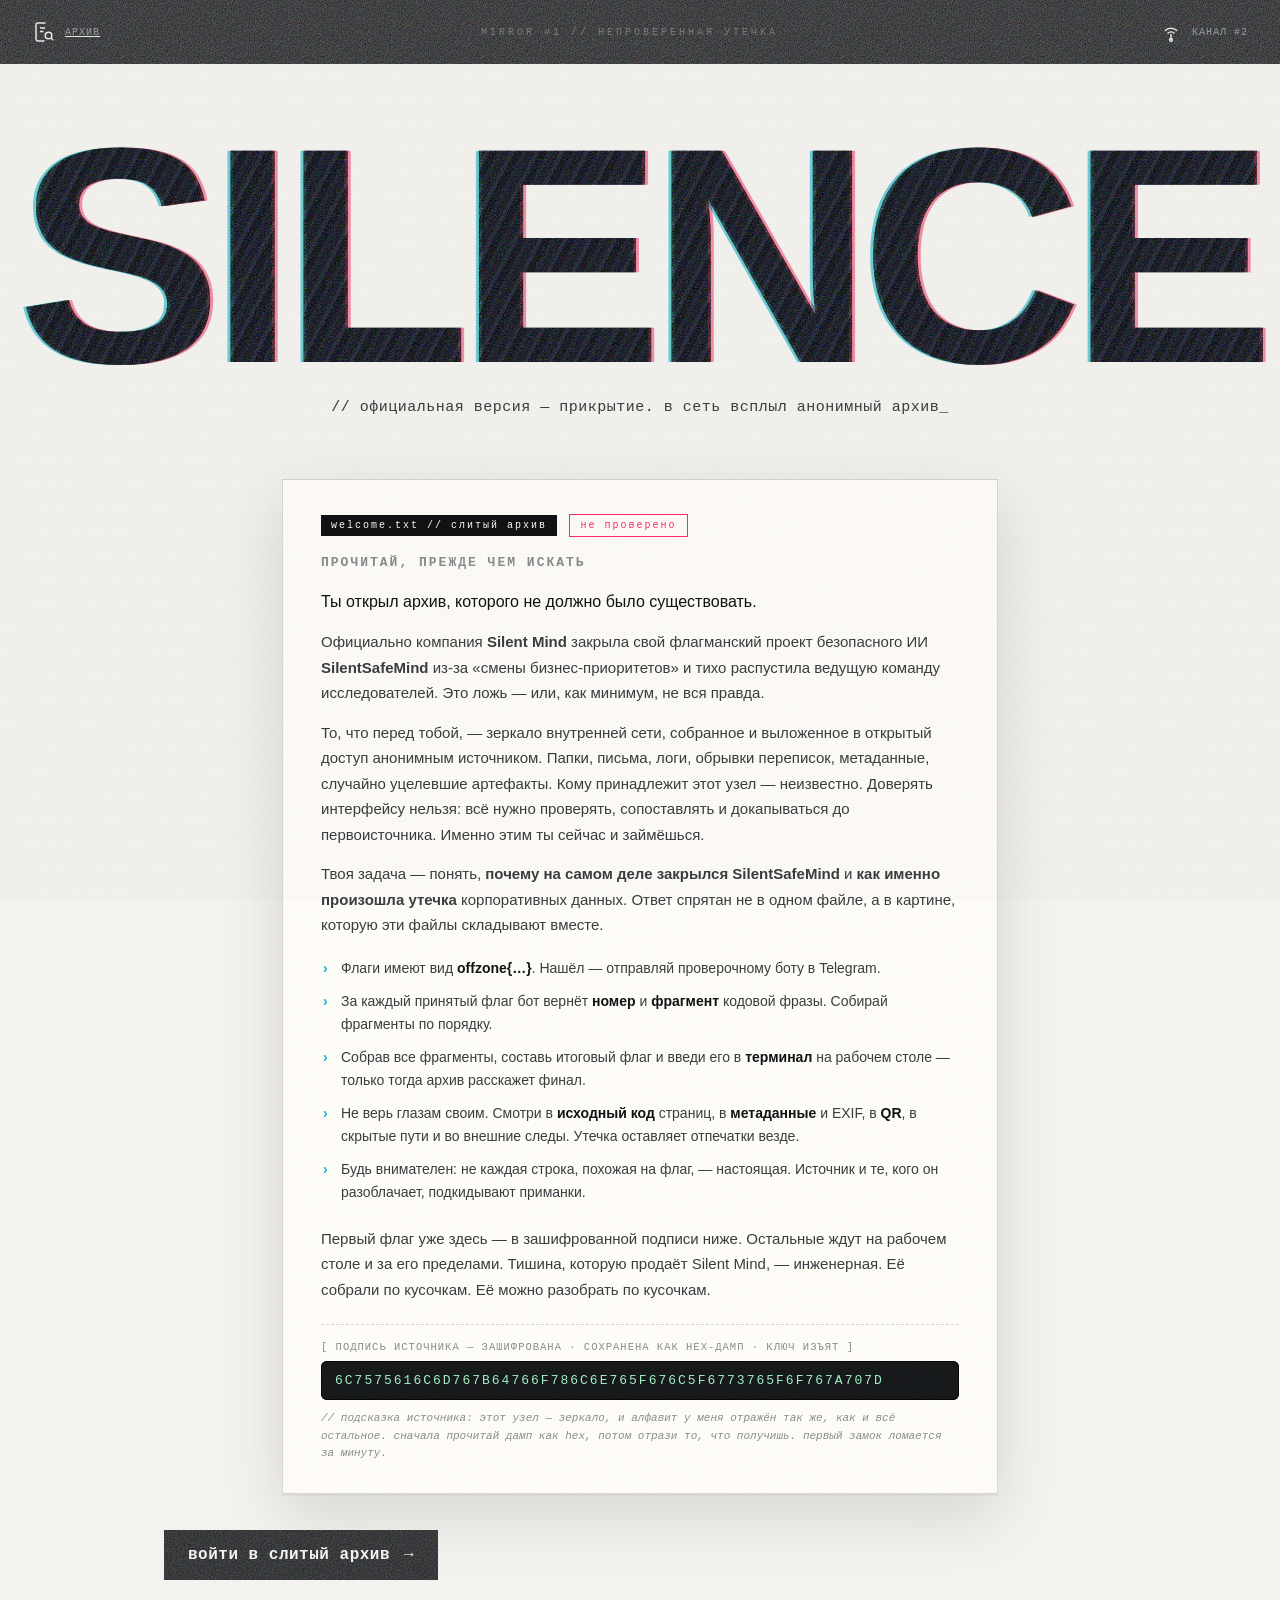
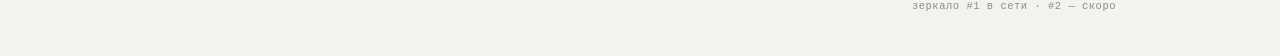
==== index.html @ ba4d3626 "Add files via upload" ====
<!DOCTYPE html>
<html lang="ru">
<head>
<meta charset="UTF-8">
<meta name="viewport" content="width=device-width, initial-scale=1.0">
<meta name="generator" content="static-leak-mirror/0.3">
<meta name="source" content="anonymous">
<title>DEEPLEAK // анонимный архив</title>
<style>
  :root{
    --paper:#f3f2ee;--ink:#101214;--ink-soft:#3a3d40;--dim:#8a8d8f;--line:#d8d6cf;
    --bar:#16181a;--cyan:#00b8d4;--magenta:#ff2d6b;
    --mono:'IBM Plex Mono','SFMono-Regular',Consolas,'Courier New',monospace;
    --sans:'Inter','Helvetica Neue',Arial,sans-serif;
    --noise:url("data:image/svg+xml,%3Csvg xmlns='http://www.w3.org/2000/svg' width='180' height='180'%3E%3Cfilter id='n'%3E%3CfeTurbulence type='fractalNoise' baseFrequency='0.82' numOctaves='2' stitchTiles='stitch'/%3E%3C/filter%3E%3Crect width='100%25' height='100%25' filter='url(%23n)'/%3E%3C/svg%3E");
  }
  *{box-sizing:border-box;}
  html,body{margin:0;padding:0;background:var(--paper);color:var(--ink);
    font-family:var(--sans);-webkit-font-smoothing:antialiased;}
  body{min-height:100vh;overflow-x:hidden;}
  a{color:inherit;}
  #grain{position:fixed;inset:0;pointer-events:none;z-index:50;background:var(--noise);opacity:.06;mix-blend-mode:multiply;}
  #scan{position:fixed;inset:0;pointer-events:none;z-index:49;opacity:.5;
    background:repeating-linear-gradient(0deg,rgba(0,0,0,.025) 0 1px,transparent 1px 3px);}

  /* шапка с двумя кликабельными иконками-переходами */
  #topbar{position:relative;height:64px;background:var(--bar);display:flex;align-items:center;
    justify-content:space-between;padding:0 22px;overflow:hidden;}
  #topbar::before{content:"";position:absolute;inset:0;background:var(--noise);opacity:.5;mix-blend-mode:screen;}
  #topbar .ic{position:relative;z-index:2;color:#e9e9e9;display:flex;align-items:center;gap:9px;cursor:pointer;
    background:none;border:1px solid transparent;border-radius:8px;padding:6px 9px;font-family:var(--mono);
    font-size:10px;letter-spacing:1px;text-transform:uppercase;transition:transform .15s,border-color .15s,background .15s;}
  #topbar .ic:hover{transform:translateY(-1px);border-color:#3a3f44;background:rgba(255,255,255,.04);}
  #topbar .ic svg{width:24px;height:24px;display:block;flex:none;}
  #topbar .ic .lbl{color:#9aa0a6;}
  #topbar .ic:hover .lbl{color:#fff;}
  #topbar .mid{position:relative;z-index:2;font-family:var(--mono);font-size:10px;letter-spacing:3px;
    color:#7d7d7d;text-transform:uppercase;}


  #hero{position:relative;text-align:center;padding:7vh 0 2vh;overflow:hidden;}
  .glitch{position:relative;display:inline-block;font-weight:900;font-size:clamp(80px,24vw,360px);
    line-height:.84;letter-spacing:-.04em;white-space:nowrap;font-family:var(--sans);
    background:repeating-linear-gradient(118deg,#0c0c0c 0 7px,#2c2c2c 7px 11px,#000 11px 18px,#1a1a1a 18px 22px),var(--noise);
    background-size:auto,200px 200px;background-blend-mode:overlay;
    -webkit-background-clip:text;background-clip:text;-webkit-text-fill-color:transparent;color:transparent;
    animation:drift 9s ease-in-out infinite;}
  @keyframes drift{0%,100%{transform:translateX(-1.5%);}50%{transform:translateX(1.5%);}}
  .glitch::before,.glitch::after{content:attr(data-text);position:absolute;left:0;top:0;width:100%;
    -webkit-text-fill-color:initial;background:none;mix-blend-mode:multiply;clip-path:inset(0 0 0 0);}
  .glitch::before{color:var(--cyan);transform:translate(-3px,0);opacity:.55;animation:g1 3.4s infinite steps(2,end);}
  .glitch::after{color:var(--magenta);transform:translate(3px,0);opacity:.5;animation:g2 2.7s infinite steps(2,end);}
  @keyframes g1{0%,86%,100%{clip-path:inset(0 0 100% 0);transform:translate(-3px,0);}
    88%{clip-path:inset(12% 0 55% 0);transform:translate(-7px,1px);}92%{clip-path:inset(60% 0 8% 0);transform:translate(5px,-1px);}
    96%{clip-path:inset(30% 0 40% 0);transform:translate(-4px,0);}}
  @keyframes g2{0%,80%,100%{clip-path:inset(100% 0 0 0);transform:translate(3px,0);}
    82%{clip-path:inset(45% 0 25% 0);transform:translate(6px,-1px);}90%{clip-path:inset(8% 0 70% 0);transform:translate(-5px,1px);}
    95%{clip-path:inset(70% 0 5% 0);transform:translate(4px,0);}}
  .tagline{margin-top:14px;font-family:var(--mono);font-size:clamp(11px,1.4vw,15px);letter-spacing:.5px;color:var(--ink-soft);}
  .tagline .blink{animation:bk 1.1s steps(1) infinite;}
  @keyframes bk{50%{opacity:0;}}


  #manifest{max-width:760px;margin:5vh auto 2vh;padding:0 22px;}
  .sheet{position:relative;background:#fffdf8;border:1px solid var(--line);
    box-shadow:0 22px 60px rgba(0,0,0,.12),0 2px 0 rgba(0,0,0,.04);padding:34px 38px 30px;}
  .sheet::after{content:"";position:absolute;inset:0;pointer-events:none;background:var(--noise);opacity:.04;mix-blend-mode:multiply;}
  .stamp{display:inline-block;font-family:var(--mono);font-size:10px;letter-spacing:2px;color:#fff;background:var(--ink);padding:5px 10px;margin-bottom:4px;}
  .stamp.warn{background:transparent;color:var(--magenta);border:1px solid var(--magenta);margin-left:8px;}
  .sheet h1{font-family:var(--mono);font-size:13px;letter-spacing:2px;margin:14px 0 18px;color:var(--dim);text-transform:uppercase;font-weight:600;}
  .sheet p{font-size:15px;line-height:1.7;margin:0 0 14px;color:var(--ink-soft);}
  .sheet p.lead{color:var(--ink);font-size:16px;}
  .sheet ul{margin:0 0 16px;padding-left:0;list-style:none;}
  .sheet li{font-size:14px;line-height:1.65;color:var(--ink-soft);padding:5px 0 5px 20px;position:relative;}
  .sheet li::before{content:"›";position:absolute;left:2px;color:var(--cyan);font-weight:700;}
  .sheet li b{color:var(--ink);}

  .sig{margin-top:22px;border-top:1px dashed var(--line);padding-top:16px;}
  .sig-lab{font-family:var(--mono);font-size:10.5px;letter-spacing:1px;color:var(--dim);text-transform:uppercase;margin-bottom:8px;}
  .sig-hex{font-family:var(--mono);font-size:13px;letter-spacing:2px;color:#9ff0c4;background:var(--ink);
    padding:12px 14px;border-radius:6px;word-break:break-all;box-shadow:inset 0 0 0 1px #000;position:relative;overflow:hidden;}
  .sig-hex::after{content:"";position:absolute;inset:0;background:var(--noise);opacity:.08;mix-blend-mode:screen;pointer-events:none;}
  .sig-hint{margin-top:10px;font-family:var(--mono);font-size:11px;line-height:1.6;color:var(--dim);font-style:italic;}


  #footer-cta{max-width:1000px;margin:4vh auto 0;padding:0 24px;}
  .plaque{display:inline-flex;align-items:center;gap:14px;background:var(--bar);color:#f2f2f2;
    font-family:var(--mono);padding:16px 24px;text-decoration:none;position:relative;overflow:hidden;letter-spacing:.5px;font-size:16px;font-weight:600;}
  .plaque::before{content:"";position:absolute;inset:0;background:var(--noise);opacity:.4;mix-blend-mode:screen;}
  .plaque span{position:relative;z-index:2;}
  .plaque:hover{background:#000;}
  .plaque .arr{transition:transform .2s;}
  .plaque:hover .arr{transform:translateX(5px);}

  #fineprint{max-width:1000px;margin:20px auto 44px;padding:0 24px;display:flex;justify-content:space-between;
    gap:14px;flex-wrap:wrap;font-family:var(--mono);font-size:10.5px;letter-spacing:.5px;color:var(--dim);}


  #overlay{position:fixed;inset:0;background:rgba(5,6,8,.62);backdrop-filter:blur(3px);z-index:200;display:none;}
  #overlay.show{display:block;}
  #note{position:fixed;left:50%;top:50%;transform:translate(-50%,-50%) scale(.98);z-index:201;width:min(560px,92vw);
    max-height:80vh;display:none;flex-direction:column;background:#11151a;border:1px solid #262d3a;border-radius:10px;
    box-shadow:0 30px 80px rgba(0,0,0,.6);overflow:hidden;font-family:var(--mono);}
  #note.show{display:flex;}
  .note-head{display:flex;align-items:center;justify-content:space-between;padding:9px 14px;
    background:linear-gradient(180deg,#1a2027,#141921);border-bottom:1px solid #262d3a;font-size:11px;letter-spacing:1px;color:#8b97a3;}
  .note-x{cursor:pointer;color:#e05a5a;font-size:14px;line-height:1;padding:2px 6px;border-radius:4px;}
  .note-x:hover{background:rgba(224,90,90,.15);}
  .note-body{padding:16px 18px;font-size:12.5px;line-height:1.7;color:#c4ccd4;overflow:auto;position:relative;}
  .note-body::before{content:"";position:absolute;inset:0;background:var(--noise);opacity:.05;mix-blend-mode:screen;pointer-events:none;}
  .note-body .ln{white-space:pre-wrap;}
  .note-body .c{color:#6f7b86;}
  .note-body .w{color:#d99427;}
  .note-body .m{color:#4fd1e8;}
  .note-body .g{color:#7bd88f;}


  #fx{position:fixed;inset:0;z-index:9999;background:#000;display:none;}
  #fx.go{display:block;animation:flash 880ms linear forwards;}
  @keyframes flash{0%{opacity:0}4%{opacity:1}52%{opacity:1;background:#000}57%{background:#e9e9e9}
    63%{background:#000}100%{background:#000;opacity:1}}
  #fx .noise{position:absolute;inset:-25%;background:var(--noise);opacity:.55;mix-blend-mode:screen;animation:jit 80ms steps(2) infinite;}
  @keyframes jit{0%{transform:translate(0,0)}50%{transform:translate(-3%,2%)}100%{transform:translate(2%,-2%)}}
  #fx .scan{position:absolute;inset:0;background:repeating-linear-gradient(0deg,rgba(255,255,255,.07) 0 1px,transparent 1px 3px);}
  #fx .tear{position:absolute;left:-5%;right:-5%;height:16px;mix-blend-mode:screen;animation:tear 200ms linear infinite;}
  #fx .tear.t1{top:22%;background:rgba(0,184,212,.20);}
  #fx .tear.t2{top:54%;background:rgba(255,45,107,.18);animation-delay:.07s;}
  #fx .tear.t3{top:77%;background:rgba(0,184,212,.14);animation-delay:.13s;}
  @keyframes tear{0%{transform:translateX(-6%)}50%{transform:translateX(6%)}100%{transform:translateX(-6%)}}
  #fx .txt{position:absolute;inset:0;display:flex;align-items:center;justify-content:center;text-align:center;
    color:#dfe6ec;font-family:var(--mono);font-size:13px;letter-spacing:2px;padding:0 20px;
    text-shadow:2px 0 var(--cyan),-2px 0 var(--magenta);animation:bk .22s steps(1) infinite;}

  @media (max-width:560px){#topbar .ic .lbl{display:none;}.sheet{padding:24px 20px;}}
</style>
</head>
<body>
<div id="grain"></div>
<div id="scan"></div>


<header id="topbar">
  <a class="ic" href="desktop.html" onclick="goDesktop(event)" title="войти в слитый архив — взломанный рабочий стол">
    <!-- документ под лупой (расследование архива) -->
    <svg viewBox="0 0 24 24" fill="none" stroke="currentColor" stroke-width="1.5">
      <path d="M13.5 3H6a2 2 0 0 0-2 2v14a2 2 0 0 0 2 2h6.5"/><path d="M8 8h5M8 11.5h3.5"/>
      <circle cx="16.5" cy="15.5" r="3.3"/><path d="m19 18 2.2 2.2"/></svg>
    <span class="lbl">архив</span>
  </a>
  <div class="mid">mirror #1&nbsp;//&nbsp;непроверенная&nbsp;утечка</div>
  <!-- PAGE2: когда определишься с концептом второй страницы — замени onclick на href="твоя_страница.html" -->
  <button class="ic" onclick="openNote('page2')" title="второй канал узла — журнал источника">
    <!-- антенна / второй канал -->
    <svg viewBox="0 0 24 24" fill="none" stroke="currentColor" stroke-width="1.5">
      <path d="M12 20v-6"/><circle cx="12" cy="20" r="1.4"/>
      <path d="M8.5 13.5a5 5 0 0 1 7 0"/><path d="M5.8 10.8a9 9 0 0 1 12.4 0"/></svg>
    <span class="lbl">канал #2</span>
  </button>
</header>

<section id="hero">
  <div class="glitch" data-text="SILENCE">SILENCE</div>
  <div class="tagline">// официальная версия — прикрытие. в сеть всплыл анонимный архив<span class="blink">_</span></div>
</section>

<section id="manifest">
  <div class="sheet">
    <span class="stamp">welcome.txt // слитый архив</span>
    <span class="stamp warn">не проверено</span>
    <h1>прочитай, прежде чем искать</h1>
    <p class="lead">Ты открыл архив, которого не должно было существовать.</p>
    <p>Официально компания <b>Silent&nbsp;Mind</b> закрыла свой флагманский проект безопасного ИИ
       <b>SilentSafeMind</b> из&#8209;за «смены бизнес&#8209;приоритетов» и тихо распустила ведущую команду
       исследователей. Это ложь — или, как минимум, не вся правда.</p>
    <p>То, что перед тобой, — зеркало внутренней сети, собранное и выложенное в открытый доступ анонимным
       источником. Папки, письма, логи, обрывки переписок, метаданные, случайно уцелевшие артефакты. Кому
       принадлежит этот узел — неизвестно. Доверять интерфейсу нельзя: всё нужно проверять, сопоставлять и
       докапываться до первоисточника. Именно этим ты сейчас и займёшься.</p>
    <p>Твоя задача — понять, <b>почему на самом деле закрылся SilentSafeMind</b> и <b>как именно произошла
       утечка</b> корпоративных данных. Ответ спрятан не в одном файле, а в картине, которую эти файлы
       складывают вместе.</p>
    <ul>
      <li>Флаги имеют вид <b>offzone{…}</b>. Нашёл — отправляй проверочному боту в&nbsp;Telegram.</li>
      <li>За каждый принятый флаг бот вернёт <b>номер</b> и <b>фрагмент</b> кодовой фразы. Собирай фрагменты по порядку.</li>
      <li>Собрав все фрагменты, составь итоговый флаг и введи его в <b>терминал</b> на рабочем столе — только тогда архив расскажет финал.</li>
      <li>Не верь глазам своим. Смотри в <b>исходный код</b> страниц, в <b>метаданные</b> и EXIF, в <b>QR</b>, в скрытые пути и во внешние следы. Утечка оставляет отпечатки везде.</li>
      <li>Будь внимателен: не каждая строка, похожая на флаг, — настоящая. Источник и те, кого он разоблачает, подкидывают приманки.</li>
    </ul>
    <p>Первый флаг уже здесь — в зашифрованной подписи ниже. Остальные ждут на рабочем столе и за его пределами.
       Тишина, которую продаёт Silent&nbsp;Mind, — инженерная. Её собрали по кусочкам. Её можно разобрать по кусочкам.</p>

    <div class="sig">
      <div class="sig-lab">[ подпись источника — зашифрована · сохранена как hex-дамп · ключ изъят ]</div>
      <div class="sig-hex">6C7575616C6D767B64766F786C6E765F676C5F6773765F6F767A707D</div>
      <div class="sig-hint">// подсказка источника: этот узел — зеркало, и алфавит у меня отражён так же, как и всё
        остальное. сначала прочитай дамп как hex, потом отрази то, что получишь. первый замок ломается за минуту.</div>
    </div>
  </div>
</section>

<!-- нижняя плашка-переход на рабочий стол (с эффектом помех) -->
<div id="footer-cta">
  <a class="plaque" href="desktop.html" onclick="goDesktop(event)">
    <span>войти в слитый архив</span><span class="arr">→</span>
  </a>
</div>

<div id="fineprint">
  <span></span>
  <span>зеркало&nbsp;#1&nbsp;в&nbsp;сети · #2&nbsp;—&nbsp;скоро</span>
</div>

<!-- всплывашка-статус второго канала -->
<div id="overlay" onclick="closeNote()"></div>
<div id="note" role="dialog" aria-modal="true">
  <div class="note-head"><span id="note-title">канал</span><span class="note-x" onclick="closeNote()">✕</span></div>
  <div class="note-body" id="note-body"></div>
</div>

<!-- эффект помех при переходе -->
<div id="fx" aria-hidden="true">
  <div class="noise"></div><div class="scan"></div>
  <div class="tear t1"></div><div class="tear t2"></div><div class="tear t3"></div>
  <div class="txt">// потеря сигнала — перенаправление на внутренний узел…</div>
</div>

<script>
  /* плавный переход на рабочий стол через эффект помех */
  function goDesktop(e){
    if(e) e.preventDefault();
    document.getElementById('fx').classList.add('go');
    setTimeout(function(){ window.location.href = 'desktop.html'; }, 860);
  }

  /* всплывашка-статус второй точки перехода (концепт страницы ещё не выбран) */
  var NOTES = {
    page2:{ t:'канал #2 — статус зеркала', b:
'<div class="ln m">$ ping mirror-node-2</div>'+
'<div class="ln w">[warn] канал #2 не отвечает — зеркало синхронизируется</div>'+
'<div class="ln">раздел «журнал источника» ещё выкладывается на этот узел.</div>'+
'<div class="ln">источник обещал вторую порцию материалов после того,</div>'+
'<div class="ln">как вы соберёте первые флаги из основного архива.</div>'+
'<div class="ln"></div>'+
'<div class="ln c">// это не тупик и не приманка — просто ещё не время.</div>'+
'<div class="ln c">// иди на рабочий стол, собери следы — и возвращайся сюда.</div>' }
  };
  var ov=document.getElementById('overlay'), nt=document.getElementById('note');
  function openNote(id){var d=NOTES[id];if(!d)return;
    document.getElementById('note-title').textContent=d.t;
    document.getElementById('note-body').innerHTML=d.b;
    ov.classList.add('show');nt.classList.add('show');}
  function closeNote(){ov.classList.remove('show');nt.classList.remove('show');}
  document.addEventListener('keydown',function(e){if(e.key==='Escape')closeNote();});
</script>
</body>
</html>
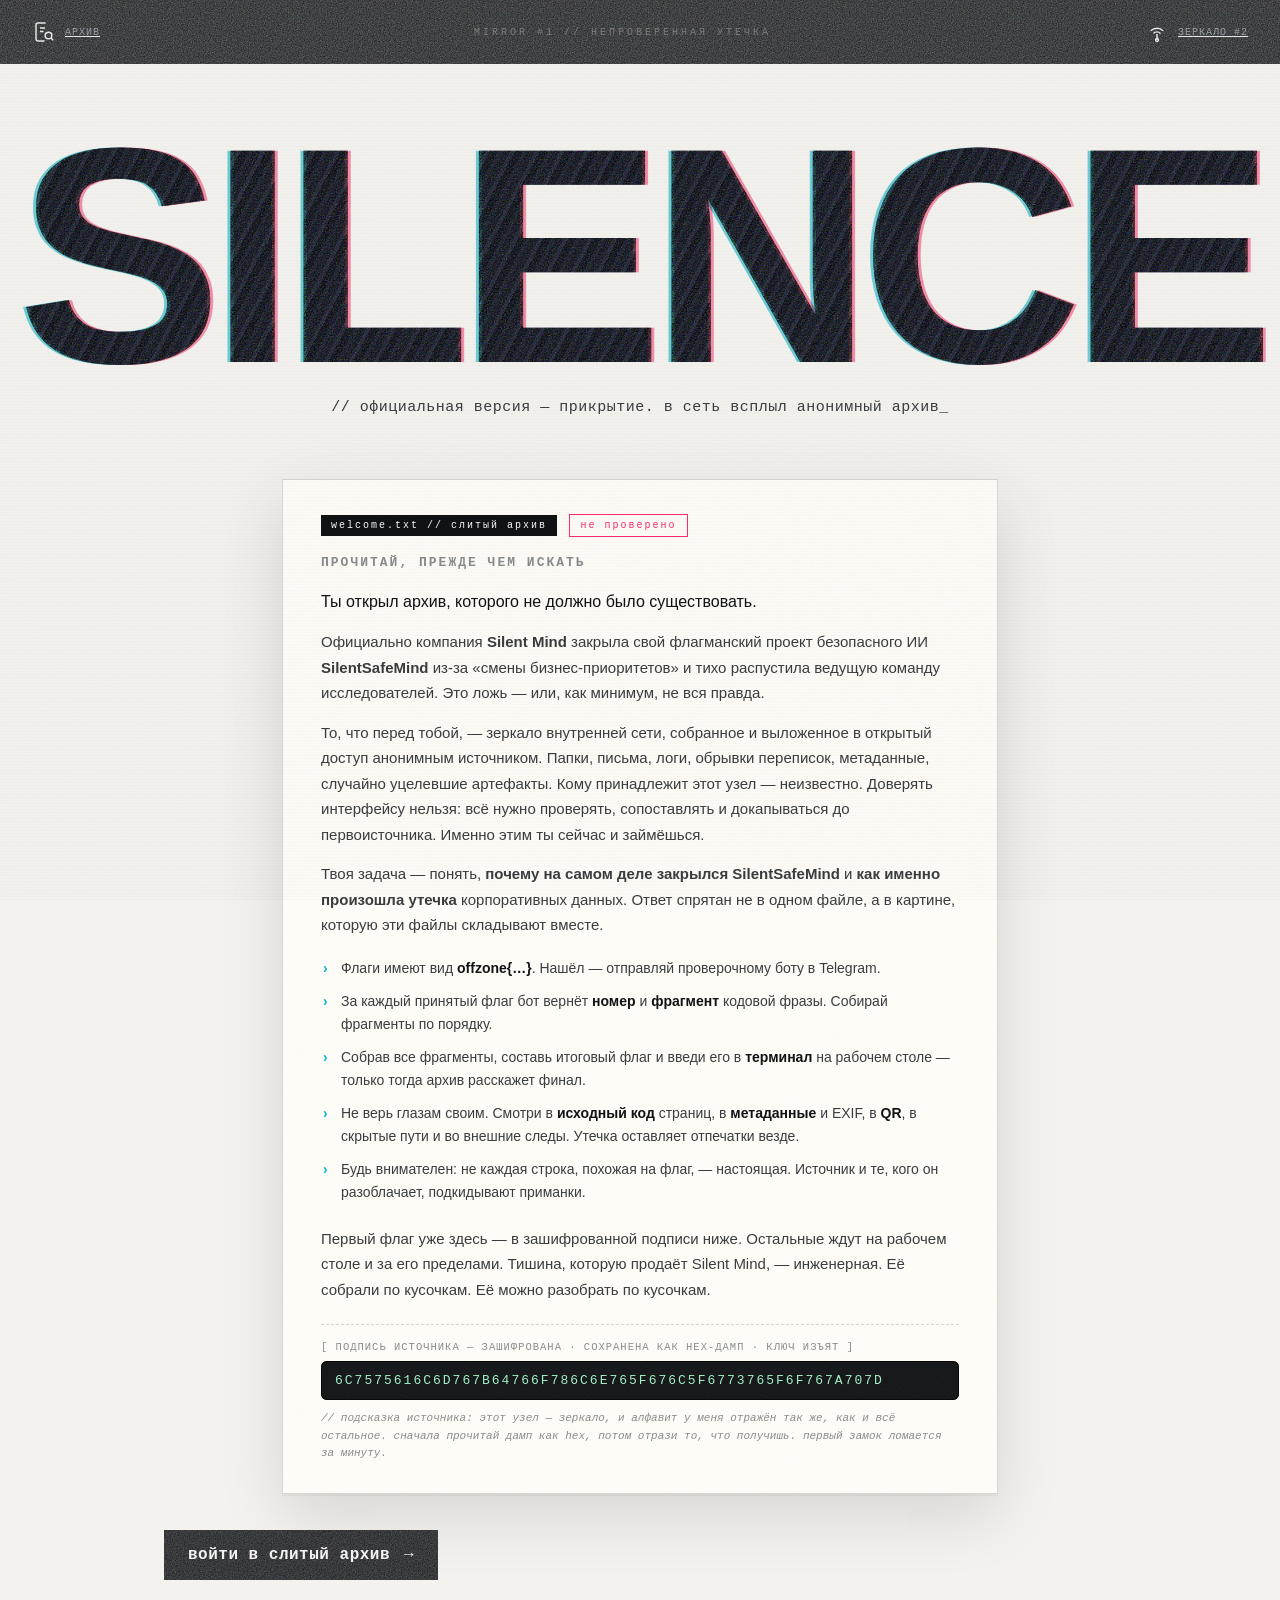
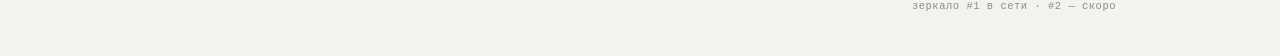
==== commit 599ebee3: "Update index.html" ====
--- a/index.html
+++ b/index.html
@@ -148,14 +148,14 @@
     <span class="lbl">архив</span>
   </a>
   <div class="mid">mirror #1&nbsp;//&nbsp;непроверенная&nbsp;утечка</div>
-  <!-- PAGE2: когда определишься с концептом второй страницы — замени onclick на href="твоя_страница.html" -->
-  <button class="ic" onclick="openNote('page2')" title="второй канал узла — журнал источника">
-    <!-- антенна / второй канал -->
+  <!-- зеркало #2: вторая точка перехода с лендинга (интерактивный паззл -> QR -> фрагмент) -->
+  <a class="ic" href="mirror.html" title="зеркало #2 — отражение архива">
+    <!-- антенна / зеркало -->
     <svg viewBox="0 0 24 24" fill="none" stroke="currentColor" stroke-width="1.5">
       <path d="M12 20v-6"/><circle cx="12" cy="20" r="1.4"/>
       <path d="M8.5 13.5a5 5 0 0 1 7 0"/><path d="M5.8 10.8a9 9 0 0 1 12.4 0"/></svg>
-    <span class="lbl">канал #2</span>
-  </button>
+    <span class="lbl">зеркало #2</span>
+  </a>
 </header>
 
 <section id="hero">
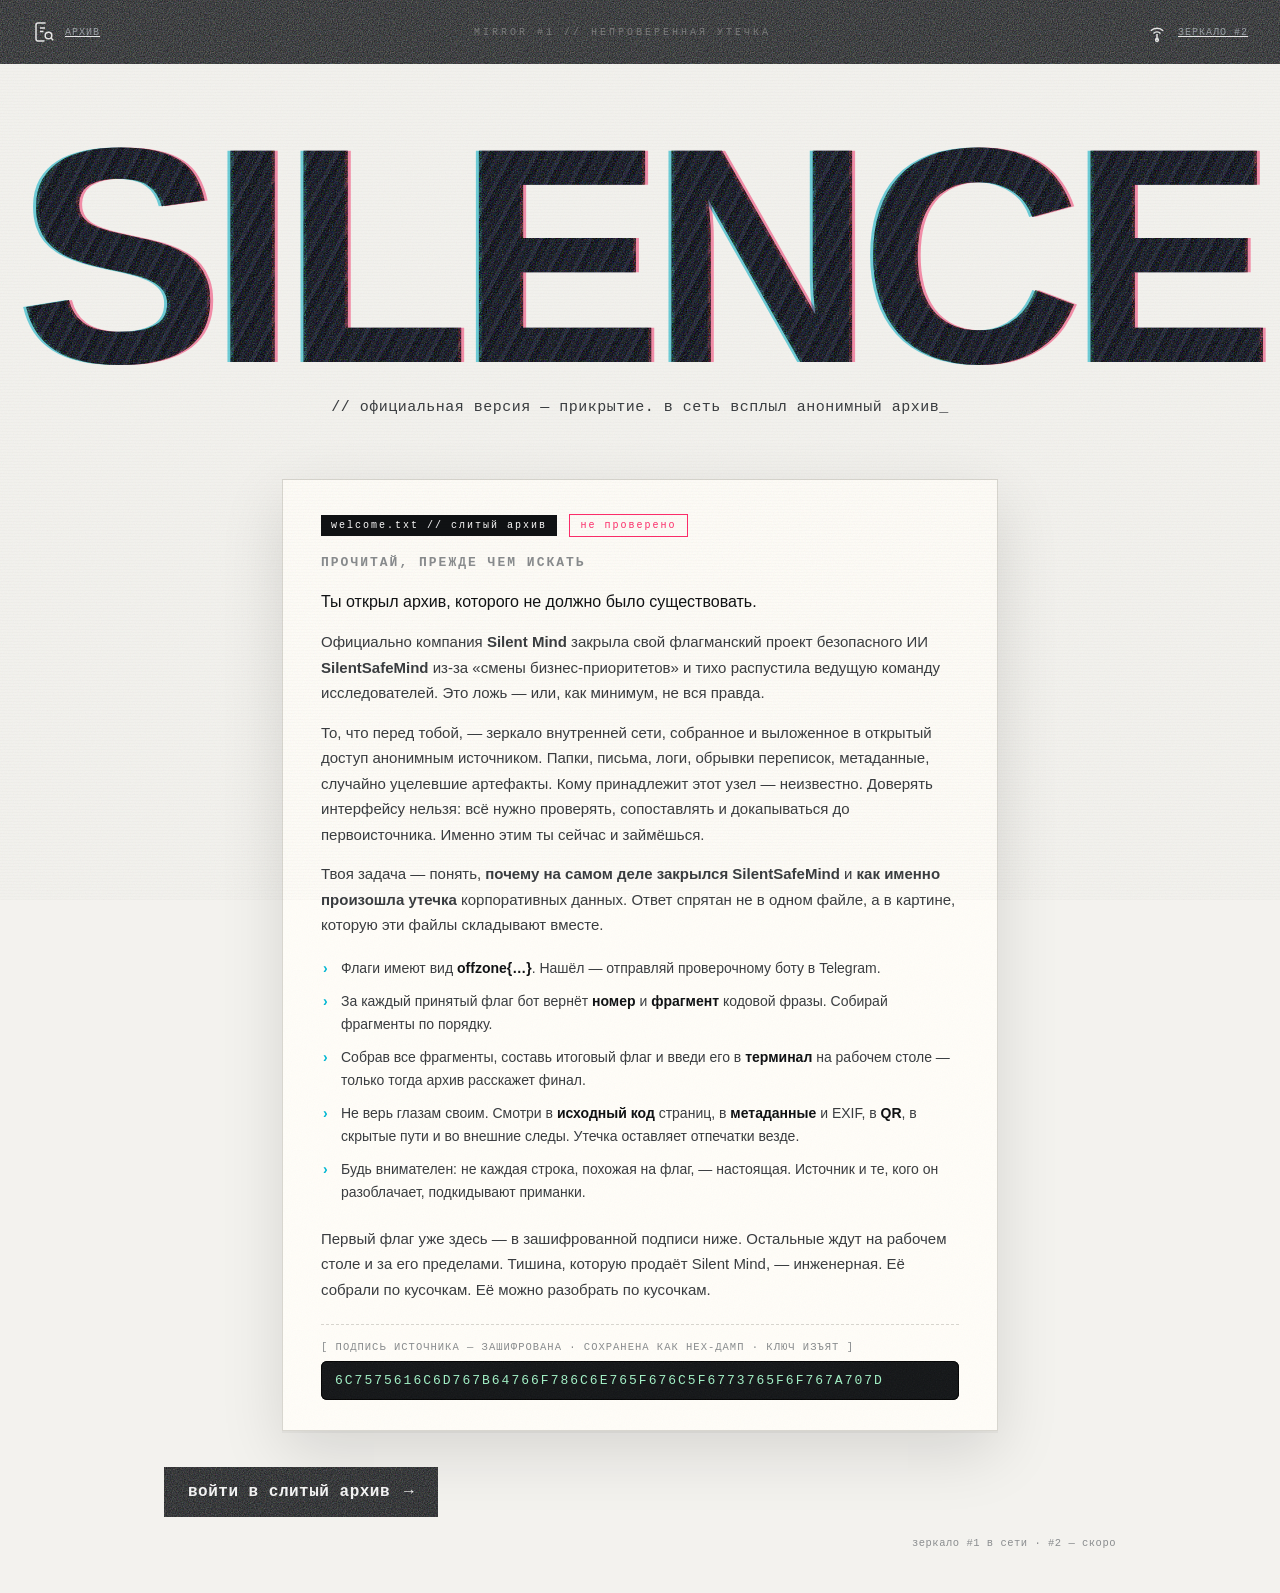
==== commit 24fc3e7d: "Update index.html" ====
--- a/index.html
+++ b/index.html
@@ -192,8 +192,6 @@
     <div class="sig">
       <div class="sig-lab">[ подпись источника — зашифрована · сохранена как hex-дамп · ключ изъят ]</div>
       <div class="sig-hex">6C7575616C6D767B64766F786C6E765F676C5F6773765F6F767A707D</div>
-      <div class="sig-hint">// подсказка источника: этот узел — зеркало, и алфавит у меня отражён так же, как и всё
-        остальное. сначала прочитай дамп как hex, потом отрази то, что получишь. первый замок ломается за минуту.</div>
     </div>
   </div>
 </section>
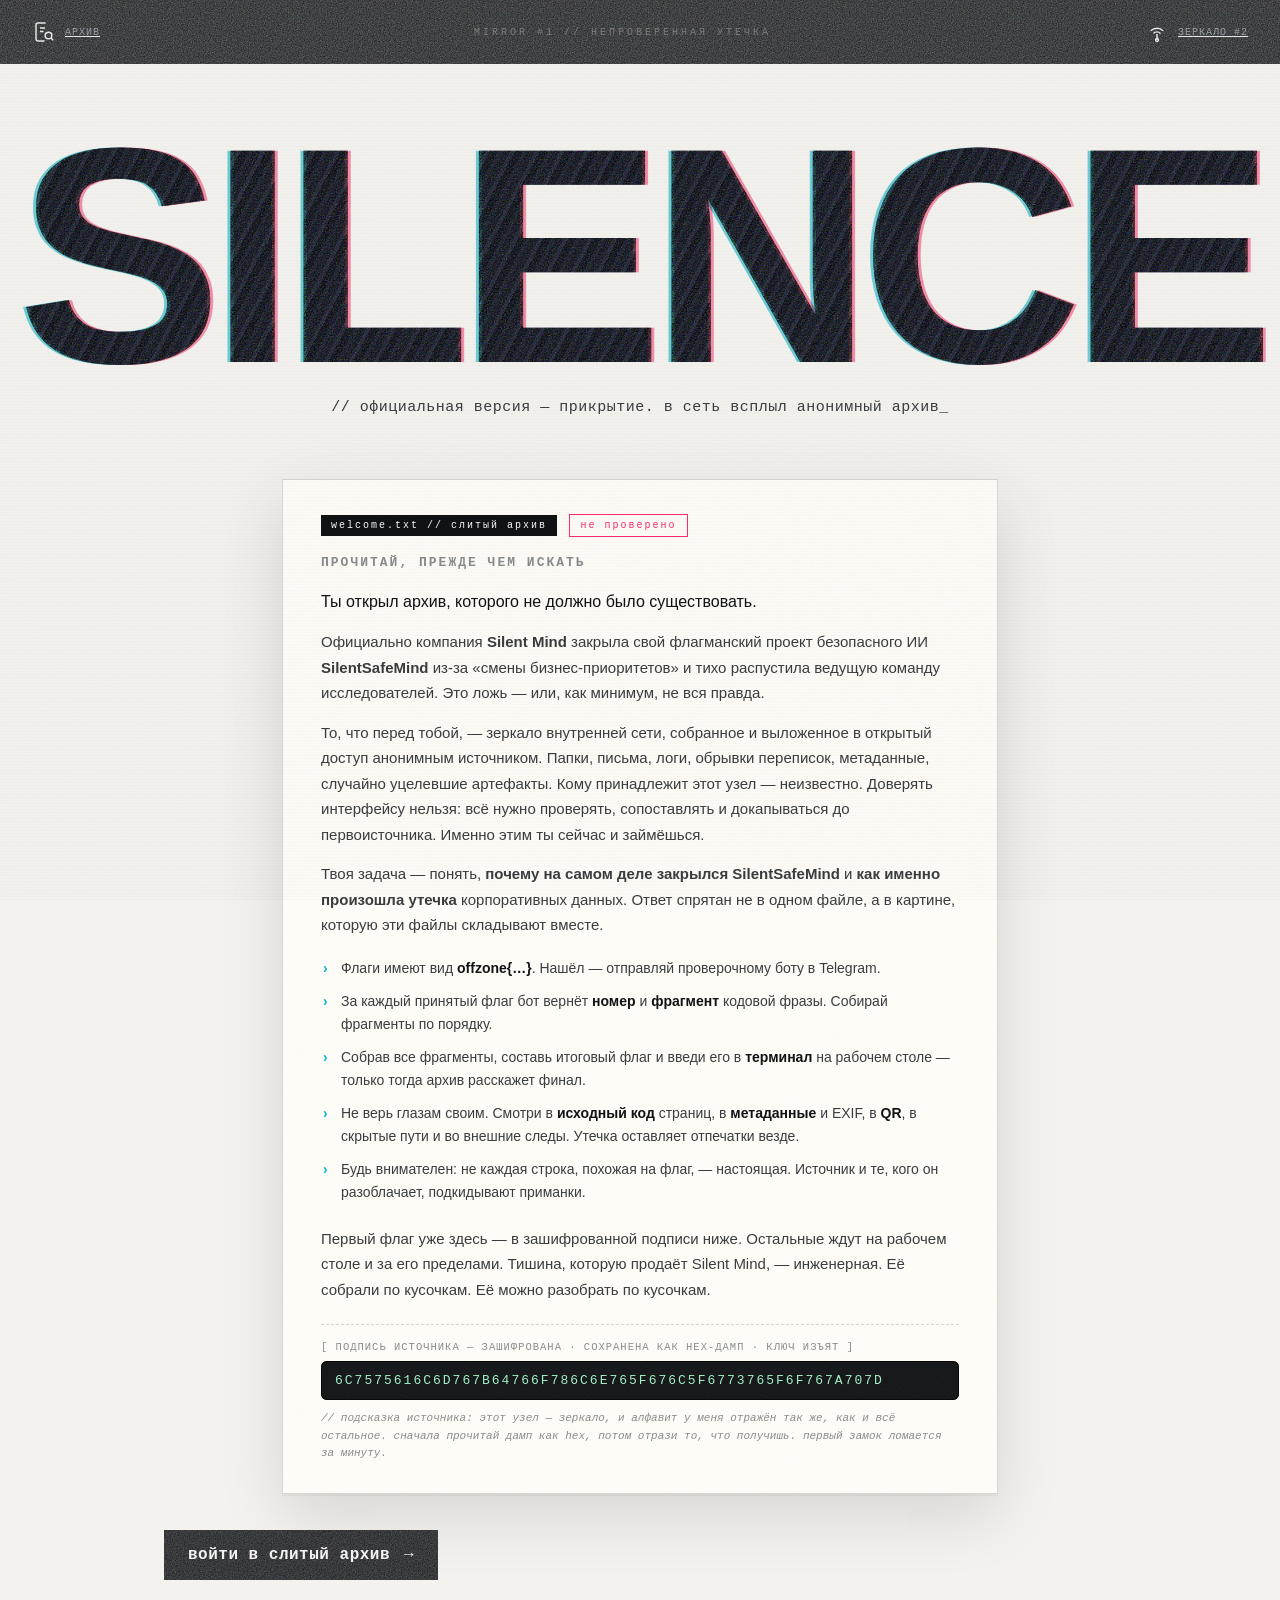
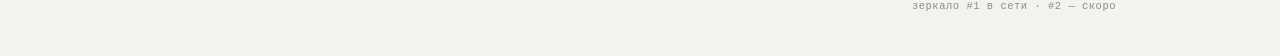
==== commit 974dcd38: "Add files via upload" ====
--- a/index.html
+++ b/index.html
@@ -192,6 +192,8 @@
     <div class="sig">
       <div class="sig-lab">[ подпись источника — зашифрована · сохранена как hex-дамп · ключ изъят ]</div>
       <div class="sig-hex">6C7575616C6D767B64766F786C6E765F676C5F6773765F6F767A707D</div>
+      <div class="sig-hint">// подсказка источника: этот узел — зеркало, и алфавит у меня отражён так же, как и всё
+        остальное. сначала прочитай дамп как hex, потом отрази то, что получишь. первый замок ломается за минуту.</div>
     </div>
   </div>
 </section>
